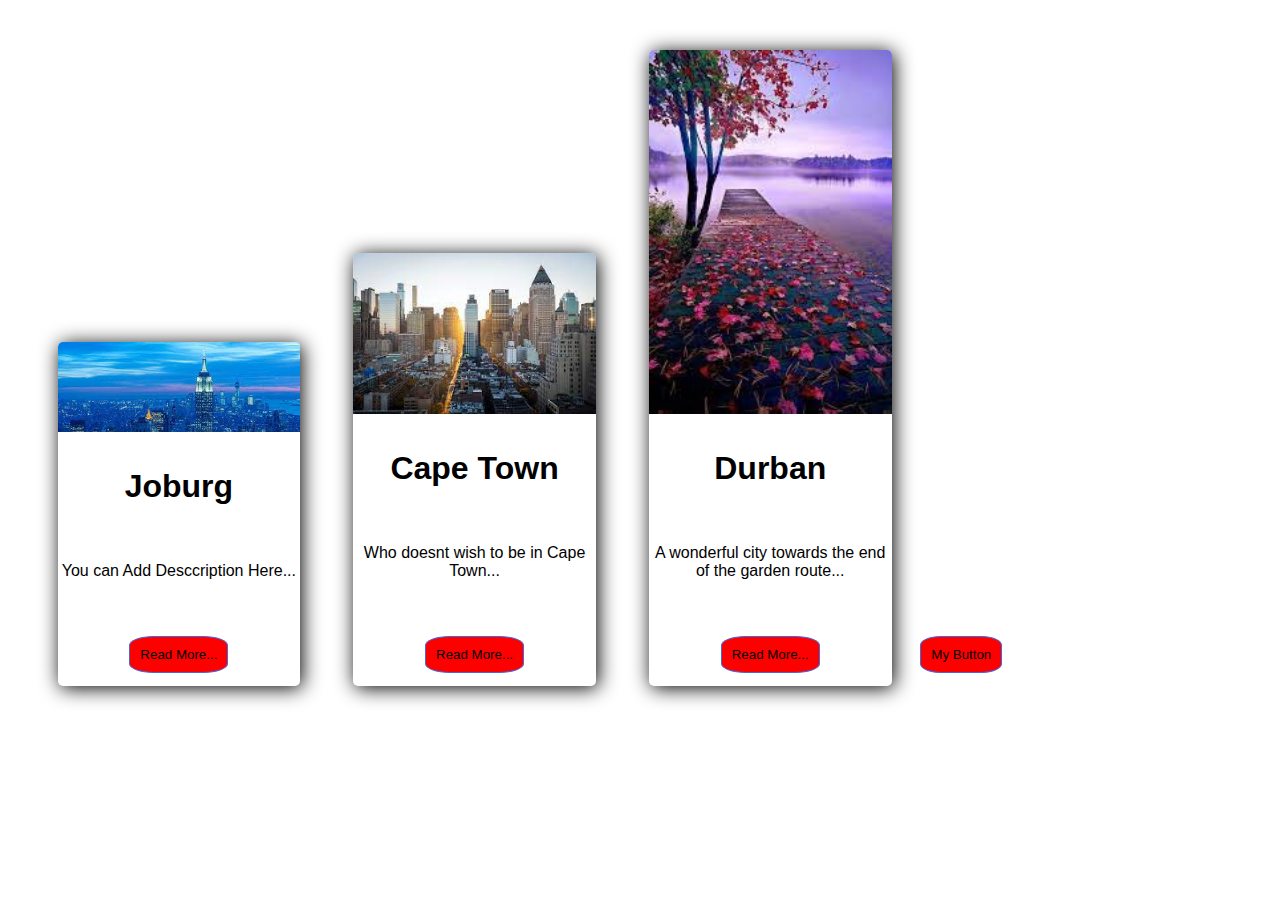
==== contact.html @ 560cb257 "box model exercise" ====
<!DOCTYPE html>
<html>
  <head>
    <title>Cards</title>
    <link rel="stylesheet" href="styles2.css"/>
  </head>

   <body>
    <div class="main">
      <!--cards -->

      <div class="card">
        <div class="image">
          <img src="download1.jpeg" />
        </div>
        <div class="title">
          <h1>Joburg</h1>
        </div>
        <div class="des">
          <p>You can Add Desccription Here...</p>
          <button>Read More...</button>
        </div>
      </div>
      <!--cards -->

      <div class="card">
        <div class="image">
          <img src="download2.jpeg" />
        </div>
        <div class="title">
          <h1>Cape Town</h1>
        </div>
        <div class="des">
          <p>Who doesnt wish to be in Cape Town...</p>
          <button>Read More...</button>
        </div>
      </div>
      <!--cards -->

      <div class="card">
        <div class="image">
          <img src="download3.jpeg" />
        </div>
        <div class="title">
          <h1>Durban</h1>
        </div>
        <div class="des">
          <p>A wonderful city towards the end of the garden route...</p>
          <button>Read More...</button>
        </div>
      </div>
      <!--cards -->

     <button>My Button</button>
  </body>
</html>
---- styles2.css ----
<style type="text/css">
* {
  margin: 0px;
  padding: 0px;
}
body {
  font-family: arial;
}
.main {
  margin: 2%;
}

.card {
  width: 20%;
  display: inline-block;
  box-shadow: 2px 2px 20px black;
  border-radius: 5px;
  margin: 2%;
  grid-template-columns: repeat(2, 1fr);
}

.image img {
  width: 100%;
  border-top-right-radius: 5px;
  border-top-left-radius: 5px;
}

.title {
  text-align: center;
  padding: 10px;
}

h1:hover {
  font-size: 20px;
  color: #000;
}

.des {
  padding: 3px;
  text-align: center;

  padding-top: 10px;
  border-bottom-right-radius: 5px;
  border-bottom-left-radius: 5px;
}
button {
  margin-top: 40px;
  margin-bottom: 10px;
  background-color: white;
  border: 1px solid black;
  border-radius: 5px;
  padding: 10px;
}
button:hover {
  background-color: black;
  color: white;
  transition: 0.5s;
  cursor: pointer;
}
button{
  background-color:red;
  border-color: royalblue;
  border-radius: 25%;
}
</style>
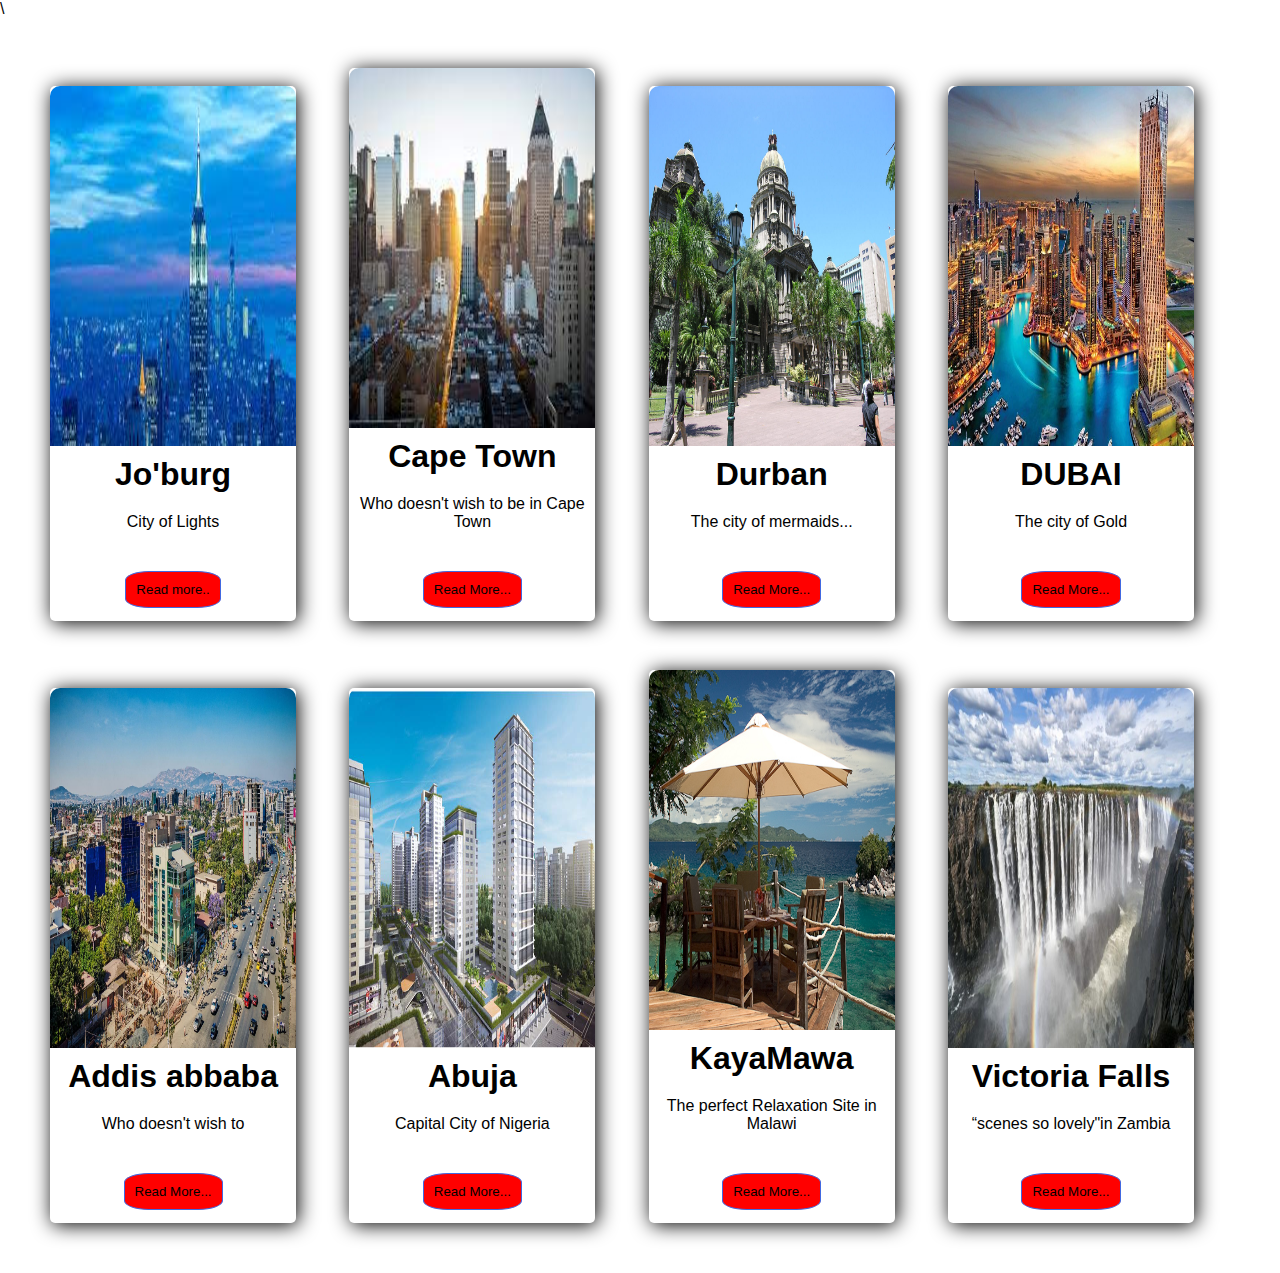
==== commit 7b823004: "cards" ====
--- a/contact.html
+++ b/contact.html
@@ -1,4 +1,4 @@
-<!DOCTYPE html>
+\<!DOCTYPE html>
 <html>
   <head>
     <title>Cards</title>
@@ -6,51 +6,127 @@
   </head>
 
    <body>
+     
     <div class="main">
+
       <!--cards -->
 
       <div class="card">
         <div class="image">
-          <img src="download1.jpeg" />
+          <img src="Joburg.jpeg" height="360" />
         </div>
         <div class="title">
-          <h1>Joburg</h1>
+          <h1>Jo'burg</h1>
         </div>
         <div class="des">
-          <p>You can Add Desccription Here...</p>
-          <button>Read More...</button>
+          <p>City of Lights</p>
+          <button>Read more..</button>
         </div>
       </div>
+
       <!--cards -->
-
       <div class="card">
         <div class="image">
-          <img src="download2.jpeg" />
+          <img src="CPT.jpeg" height="360"/>
         </div>
         <div class="title">
           <h1>Cape Town</h1>
         </div>
         <div class="des">
-          <p>Who doesnt wish to be in Cape Town...</p>
+          <p>Who doesn't wish to be in Cape Town </p>
           <button>Read More...</button>
         </div>
       </div>
       <!--cards -->
+      <div class="card">
+      <div class="image">
+        <img src="1200px-Durban_TownHall.jpg" height="360"/>
+      </div>
+      <div class="title">
+        <h1>Durban</h1>
+      </div>
+      <div class="des">
+        <p>The city of mermaids...</p>
+        <button>Read More...</button>
+      </div>
+    </div>
+    <!--cards -->
+
+
+      
+      <!--cards -->
 
       <div class="card">
-        <div class="image">
-          <img src="download3.jpeg" />
-        </div>
-        <div class="title">
-          <h1>Durban</h1>
-        </div>
-        <div class="des">
-          <p>A wonderful city towards the end of the garden route...</p>
-          <button>Read More...</button>
-        </div>
-      </div>
-      <!--cards -->
+     <div class="image">
+      <img src="Dubai.jpg" height="360" />
+    </div>
+    <div class="title">
+      <h1>DUBAI</h1>
+    </div>
+    <div class="des">
+      <p>The city of Gold </p>
+      <button>Read More...</button>
+      <p></p>
+    </div>
+  </div>
+  <!--cards -->
 
-     <button>My Button</button>
+  <div class="card">
+  <div class="image">
+    <img src="addis abbaba.jpg" height="360" /> 
+  </div>
+  <div class="title">
+    <h1>Addis abbaba</h1>
+  </div>
+  <div class="des">
+    <p>Who doesn't wish to  </p>    
+    <button>Read More...</button>
+  </div>
+</div>
+<!--cards -->
+
+<div class="card">
+  <div class="image">
+    <img src="City-Abuja-Nigeria-1.png"  height="360"/>
+  </div>
+  <div class="title">
+    <h1>Abuja</h1>
+  </div>
+  <div class="des">
+    <p>Capital City of Nigeria</p>
+    <button>Read More...</button>
+  </div>
+</div>
+<!--cards -->
+
+<div class="card">
+  <div class="image">
+    <img src="KayaMawa_021.jpg"  height="360"/>
+  </div>
+  <div class="title">
+    <h1>KayaMawa</h1>
+  </div>
+  <div class="des">
+    <p>The perfect Relaxation Site in Malawi</p>
+    <button>Read More...</button>
+  </div>
+</div>
+<!--cards -->
+
+<div class="card">
+<div class="image">
+  <img src="Vic-Falls-650x434.jpg" height="360"/>
+</div>
+<div class="title">
+  <h1>Victoria Falls</h1>
+</div>
+<div class="des">
+  <p> “scenes so lovely"in Zambia</p>
+  <button>Read More...</button>
+</div>
+</div>
+<!--cards -->
+
+
   </body>
 </html>
--- a/styles2.css
+++ b/styles2.css
@@ -1,4 +1,4 @@
-<style type="text/css">
+
 * {
   margin: 0px;
   padding: 0px;
@@ -20,9 +20,9 @@
 }
 
 .image img {
-  width: 100%;
-  border-top-right-radius: 5px;
-  border-top-left-radius: 5px;
+  width: 246px;
+  border-top-right-radius: 10px;
+  border-top-left-radius: 10px;
 }
 
 .title {
@@ -62,4 +62,4 @@
   border-color: royalblue;
   border-radius: 25%;
 }
-</style>
+
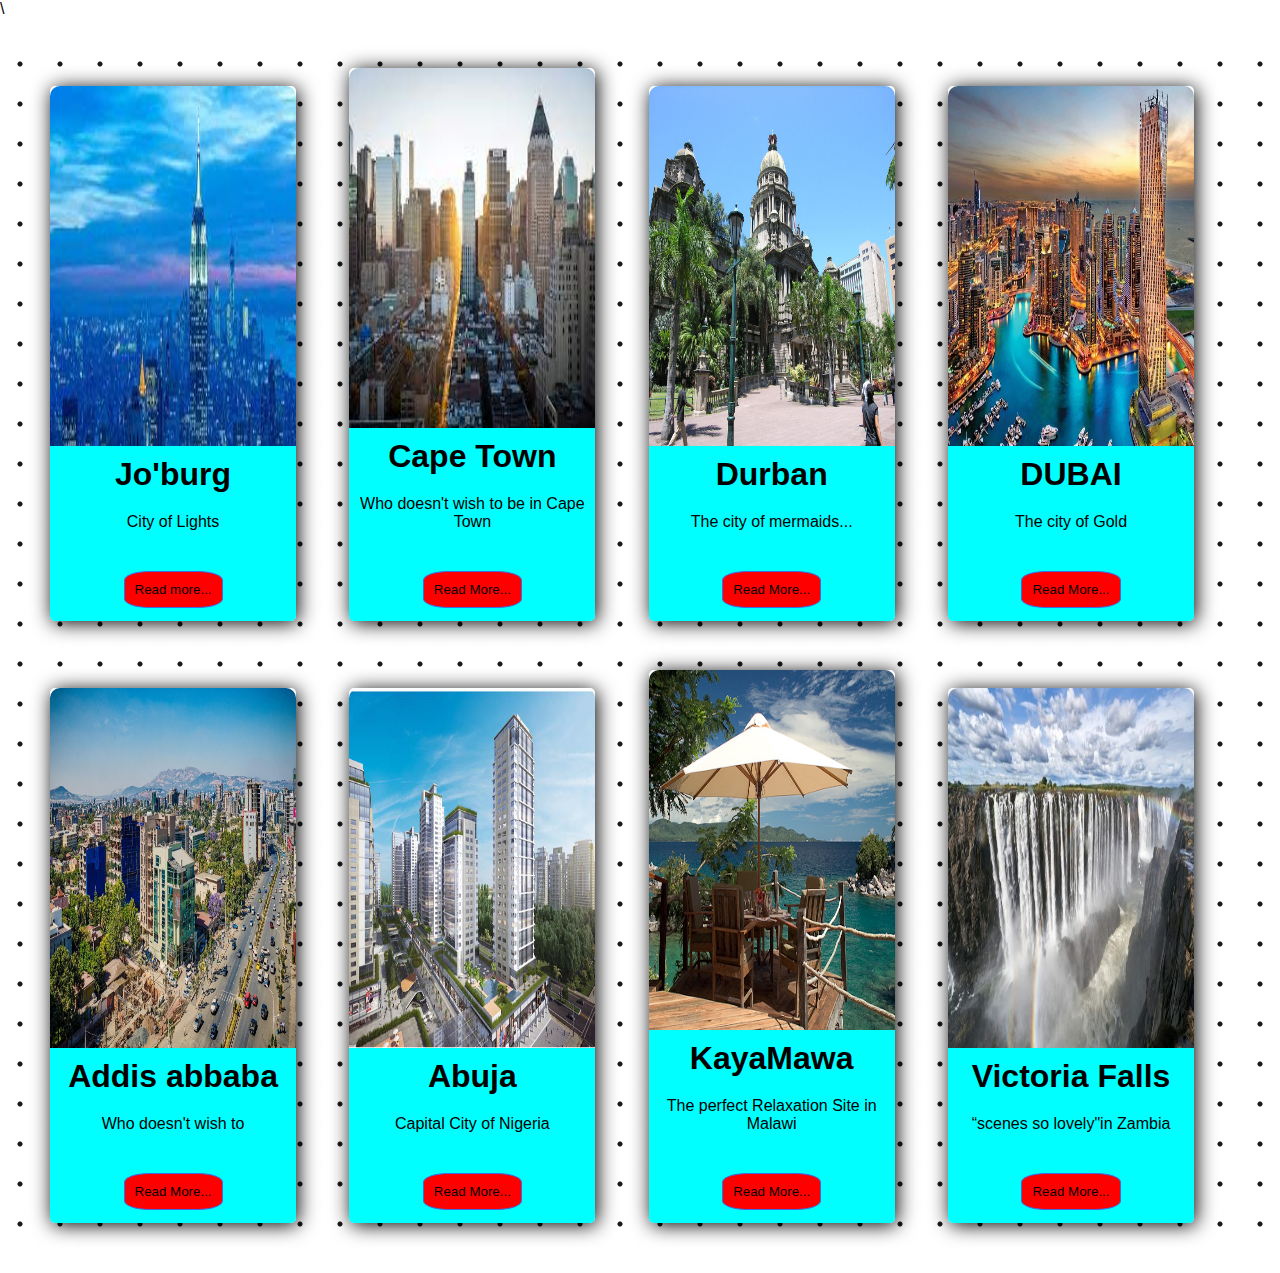
==== commit a76b4ddc: "update" ====
--- a/contact.html
+++ b/contact.html
@@ -6,7 +6,7 @@
   </head>
 
    <body>
-     
+    <div class="polka pattern">
     <div class="main">
 
       <!--cards -->
@@ -20,7 +20,7 @@
         </div>
         <div class="des">
           <p>City of Lights</p>
-          <button>Read more..</button>
+          <button>Read more...</button>
         </div>
       </div>
 
@@ -127,6 +127,6 @@
 </div>
 <!--cards -->
 
-
+</div>
   </body>
 </html>
--- a/styles2.css
+++ b/styles2.css
@@ -5,6 +5,15 @@
 }
 body {
   font-family: arial;
+}
+  .polka {
+    background:
+        radial-gradient(#19181a 2px, transparent 3px),
+        radial-gradient(#fefeff 2px, transparent 3px),
+        #fff;
+    background-position: 0 0, 20px 20px;
+    background-size: 40px 40px;
+
 }
 .main {
   margin: 2%;
@@ -28,6 +37,7 @@
 .title {
   text-align: center;
   padding: 10px;
+  background-color: aqua;
 }
 
 h1:hover {
@@ -42,6 +52,7 @@
   padding-top: 10px;
   border-bottom-right-radius: 5px;
   border-bottom-left-radius: 5px;
+  background-color: aqua;
 }
 button {
   margin-top: 40px;
